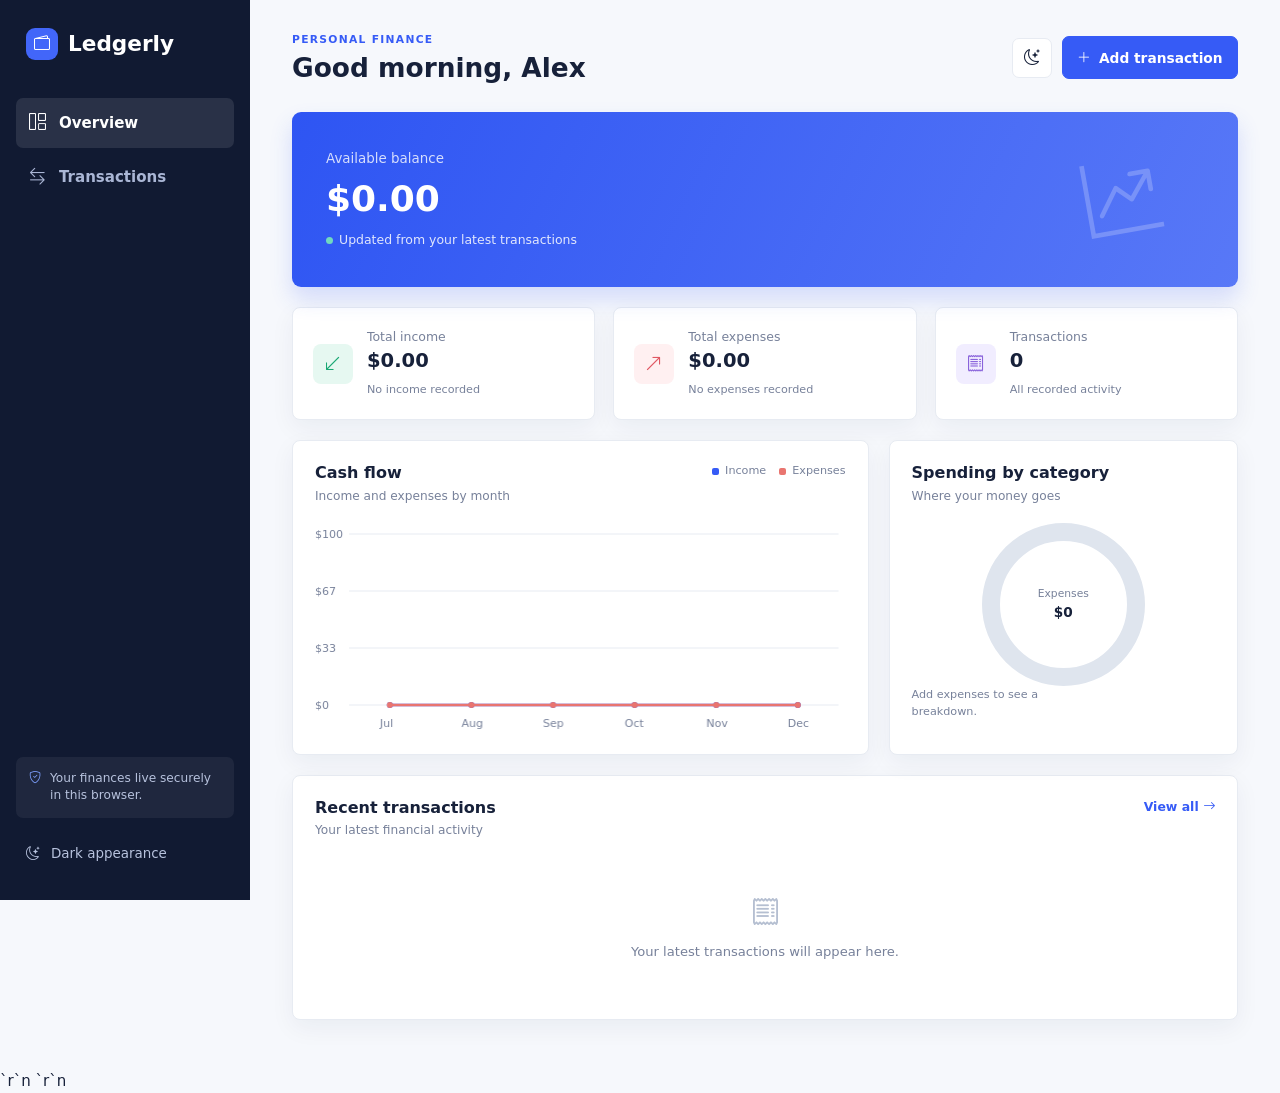
==== index.html @ 80fb32a9 "Initial commit" ====
<!doctype html>
<html lang="en">
  <head>
    <meta charset="utf-8" />
    <meta name="viewport" content="width=device-width, initial-scale=1" />
    <title>Ledgerly | Dashboard</title>
    <link
      href="https://cdn.jsdelivr.net/npm/bootstrap@5.3.3/dist/css/bootstrap.min.css"
      rel="stylesheet"
    />
    <link
      rel="stylesheet"
      href="https://cdn.jsdelivr.net/npm/bootstrap-icons@1.11.3/font/bootstrap-icons.min.css"
    />
    <link rel="stylesheet" href="css/style.css" />
  </head>
  <body data-page="dashboard">
    <div class="app-shell">
      
      <!-- Primary navigation sidebar -->
      <aside class="sidebar" id="sidebar">
        <a class="brand" href="index.html"
          ><span class="brand-mark"><i class="bi bi-wallet2"></i></span
          ><span>Ledgerly</span></a
        >
        <nav class="side-nav">
          <a class="active" href="index.html"
            ><i class="bi bi-grid-1x2"></i>Overview</a
          ><a href="transactions.html"
            ><i class="bi bi-arrow-left-right"></i>Transactions</a
          >
        </nav>
        <div class="sidebar-bottom">
          <div class="sidebar-tip">
            <i class="bi bi-shield-check"></i
            ><span>Your finances live securely in this browser.</span>
          </div>
          <button class="theme-toggle" data-theme-toggle>
            <i class="bi bi-moon-stars"></i><span>Dark appearance</span>
          </button>
        </div>
      </aside>
      <main class="main-content">
        <!-- Page heading and global actions -->
        <header class="topbar">
          <button
            class="icon-btn d-lg-none"
            id="menuButton"
            aria-label="Open menu"
          >
            <i class="bi bi-list"></i>
          </button>
          <div>
            <p class="eyebrow mb-1">PERSONAL FINANCE</p>
            <h1>Good morning, Alex</h1>
          </div>
          <div class="top-actions">
            <button
              class="icon-btn"
              data-theme-toggle
              aria-label="Toggle theme"
            >
              <i class="bi bi-moon-stars"></i></button
            ><button
              class="btn btn-primary add-trigger"
              data-bs-toggle="modal"
              data-bs-target="#transactionModal"
            >
              <i class="bi bi-plus-lg"></i><span>Add transaction</span>
            </button>
          </div>
        </header>
        <!-- Current account balance -->
        <section class="balance-panel">
          <div>
            <p class="panel-label">Available balance</p>
            <h2 id="balanceAmount">$0.00</h2>
            <p class="balance-status">
              <span class="status-dot"></span>Updated from your latest
              transactions
            </p>
          </div>
          <div class="balance-art"><i class="bi bi-graph-up-arrow"></i></div>
        </section>
        <!-- At-a-glance financial statistics -->
        <section class="stats-grid">
          <article class="stat-card">
            <div class="stat-icon income">
              <i class="bi bi-arrow-down-left"></i>
            </div>
            <div>
              <p>Total income</p>
              <h3 id="incomeAmount">$0.00</h3>
              <small id="incomeMeta">No income recorded</small>
            </div>
          </article>
          <article class="stat-card">
            <div class="stat-icon expense">
              <i class="bi bi-arrow-up-right"></i>
            </div>
            <div>
              <p>Total expenses</p>
              <h3 id="expenseAmount">$0.00</h3>
              <small id="expenseMeta">No expenses recorded</small>
            </div>
          </article>
          <article class="stat-card">
            <div class="stat-icon transactions">
              <i class="bi bi-receipt"></i>
            </div>
            <div>
              <p>Transactions</p>
              <h3 id="transactionCount">0</h3>
              <small>All recorded activity</small>
            </div>
          </article>
        </section>
        <!-- Cash-flow and spending visualizations -->
        <section class="content-grid">
          <article class="surface chart-surface wide">
            <div class="surface-header">
              <div>
                <h2>Cash flow</h2>
                <p>Income and expenses by month</p>
              </div>
              <span class="legend"
                ><b class="income-key"></b>Income
                <b class="expense-key"></b>Expenses</span
              >
            </div>
            <canvas
              id="trendChart"
              aria-label="Monthly cash flow chart"
            ></canvas>
          </article>
          <article class="surface chart-surface">
            <div class="surface-header">
              <div>
                <h2>Spending by category</h2>
                <p>Where your money goes</p>
              </div>
            </div>
            <div class="donut-wrap">
              <canvas id="categoryChart"></canvas>
              <div class="donut-total">
                <small>Expenses</small><strong id="donutTotal">$0</strong>
              </div>
            </div>
            <div id="categoryLegend" class="category-legend"></div>
          </article>
        </section>
        <!-- Latest activity feed -->
        <section class="surface recent-surface">
          <div class="surface-header">
            <div>
              <h2>Recent transactions</h2>
              <p>Your latest financial activity</p>
            </div>
            <a href="transactions.html" class="text-link"
              >View all <i class="bi bi-arrow-right"></i
            ></a>
          </div>
          <div id="recentTransactions" class="transaction-list"></div>
        </section>
      </main>
    </div>
    <!-- Add or edit transaction dialog -->`r`n
    <div class="modal fade" id="transactionModal" tabindex="-1">
      <div class="modal-dialog modal-dialog-centered">
        <div class="modal-content">
          <form id="transactionForm" novalidate>
            <div class="modal-header">
              <div>
                <p class="eyebrow mb-1">NEW ENTRY</p>
                <h2 class="modal-title fs-5" id="transactionModalTitle">
                  Add transaction
                </h2>
              </div>
              <button
                type="button"
                class="btn-close"
                data-bs-dismiss="modal"
              ></button>
            </div>
            <div class="modal-body">
              <input type="hidden" id="transactionId" />
              <div class="row g-3">
                <div class="col-12">
                  <label class="form-label" for="title">Title</label
                  ><input
                    class="form-control"
                    id="title"
                    required
                    placeholder="e.g. Monthly salary"
                  />
                  <div class="invalid-feedback">A title is required.</div>
                </div>
                <div class="col-md-6">
                  <label class="form-label" for="amount">Amount</label>
                  <div class="input-group">
                    <span class="input-group-text">$</span
                    ><input
                      class="form-control"
                      id="amount"
                      type="number"
                      min="0.01"
                      step="0.01"
                      required
                      placeholder="0.00"
                    />
                    <div class="invalid-feedback">
                      Enter an amount greater than zero.
                    </div>
                  </div>
                </div>
                <div class="col-md-6">
                  <label class="form-label" for="type">Type</label
                  ><select class="form-select" id="type">
                    <option value="expense">Expense</option>
                    <option value="income">Income</option>
                  </select>
                </div>
                <div class="col-md-6">
                  <label class="form-label" for="category">Category</label
                  ><select class="form-select" id="category" required></select>
                </div>
                <div class="col-md-6">
                  <label class="form-label" for="date">Date</label
                  ><input class="form-control" id="date" type="date" required />
                </div>
                <div class="col-12">
                  <label class="form-label" for="description"
                    >Notes <span class="muted">optional</span></label
                  ><textarea
                    class="form-control"
                    id="description"
                    rows="2"
                    placeholder="Add a note"
                  ></textarea>
                </div>
              </div>
            </div>
            <div class="modal-footer">
              <button
                type="button"
                class="btn btn-light"
                data-bs-dismiss="modal"
              >
                Cancel</button
              ><button type="submit" class="btn btn-primary">
                Save transaction
              </button>
            </div>
          </form>
        </div>
      </div>
    </div>
    <!-- Transient application feedback -->`r`n
    <div id="toast" class="app-toast" role="status"></div>
    <script src="https://cdn.jsdelivr.net/npm/bootstrap@5.3.3/dist/js/bootstrap.bundle.min.js"></script>
    <script src="js/charts.js"></script>
    <script src="js/app.js"></script>
  </body>
</html>
---- css/style.css ----
/* Theme tokens */
:root {
  --ink: #17213a;
  --muted: #77819a;
  --line: #e7ebf2;
  --canvas: #f6f8fc;
  --surface: #fff;
  --primary: #365bf6;
  --primary-dark: #2647d4;
  --green: #18a873;
  --red: #e05762;
  --nav: #111a32;
  --shadow: 0 8px 24px rgba(25, 39, 74, 0.055);
}
* {
  box-sizing: border-box;
}
body {
  margin: 0;
  background: var(--canvas);
  color: var(--ink);
  font-family:
    Inter,
    ui-sans-serif,
    system-ui,
    -apple-system,
    BlinkMacSystemFont,
    "Segoe UI",
    sans-serif;
  font-size: 0.94rem;
}
.app-shell {
  min-height: 100vh;
}
/* Sidebar navigation */
.sidebar {
  background: var(--nav);
  color: #d4dcf3;
  position: fixed;
  inset: 0 auto 0 0;
  width: 250px;
  padding: 28px 16px;
  display: flex;
  flex-direction: column;
  z-index: 20;
}
.brand {
  color: #fff;
  text-decoration: none;
  font-size: 1.35rem;
  font-weight: 750;
  display: flex;
  align-items: center;
  gap: 10px;
  padding: 0 10px 38px;
}
.brand-mark {
  display: grid;
  place-items: center;
  background: #4266f9;
  width: 32px;
  height: 32px;
  border-radius: 9px;
  font-size: 1rem;
}
.side-nav {
  display: grid;
  gap: 5px;
}
.side-nav a {
  color: #aab6d5;
  text-decoration: none;
  padding: 12px 13px;
  border-radius: 7px;
  display: flex;
  gap: 13px;
  align-items: center;
  font-weight: 600;
}
.side-nav a:hover,
.side-nav a.active {
  color: #fff;
  background: rgba(255, 255, 255, 0.1);
}
.side-nav i {
  font-size: 1.05rem;
  width: 17px;
}
.sidebar-bottom {
  margin-top: auto;
}
.sidebar-tip {
  font-size: 0.76rem;
  line-height: 1.45;
  background: rgba(255, 255, 255, 0.06);
  padding: 13px;
  border-radius: 7px;
  display: flex;
  gap: 9px;
  color: #b7c2dd;
}
.sidebar-tip i {
  color: #7ea0ff;
}
.theme-toggle {
  border: 0;
  background: transparent;
  color: #b7c2dd;
  width: 100%;
  text-align: left;
  margin-top: 18px;
  padding: 8px 10px;
  display: flex;
  gap: 12px;
  align-items: center;
  font-size: 0.84rem;
}
.main-content {
  margin-left: 250px;
  max-width: 1600px;
  padding: 32px 42px 50px;
}
/* Header and global actions */
.topbar {
  display: flex;
  justify-content: space-between;
  align-items: center;
  margin-bottom: 28px;
}
.topbar h1 {
  font-size: 1.65rem;
  font-weight: 760;
  margin: 0;
  letter-spacing: 0;
}
.eyebrow {
  font-size: 0.67rem;
  letter-spacing: 0.12em;
  color: var(--primary);
  font-weight: 800;
}
.top-actions {
  display: flex;
  align-items: center;
  gap: 10px;
}
.icon-btn {
  border: 1px solid var(--line);
  color: var(--ink);
  background: var(--surface);
  width: 40px;
  height: 40px;
  border-radius: 7px;
  font-size: 1rem;
}
.btn {
  border-radius: 7px;
  font-weight: 650;
  font-size: 0.86rem;
  padding: 0.63rem 0.9rem;
}
.btn-primary {
  background: var(--primary);
  border-color: var(--primary);
}
.btn-primary:hover {
  background: var(--primary-dark);
  border-color: var(--primary-dark);
}
.add-trigger {
  display: flex;
  align-items: center;
  gap: 8px;
}
/* Dashboard summary panels */
.balance-panel {
  border-radius: 9px;
  background: linear-gradient(115deg, #2e55f3, #5878f7);
  color: #fff;
  padding: 30px 34px;
  min-height: 175px;
  display: flex;
  justify-content: space-between;
  align-items: center;
  overflow: hidden;
  position: relative;
  box-shadow: 0 12px 22px rgba(54, 91, 246, 0.18);
}
.panel-label {
  font-size: 0.84rem;
  opacity: 0.8;
  margin: 0 0 8px;
}
.balance-panel h2 {
  font-size: 2.25rem;
  font-weight: 750;
  margin: 0;
}
.balance-status {
  font-size: 0.78rem;
  margin: 11px 0 0;
  opacity: 0.85;
  display: flex;
  align-items: center;
  gap: 6px;
}
.status-dot {
  height: 7px;
  width: 7px;
  border-radius: 50%;
  background: #7df0b6;
}
.balance-art {
  font-size: 4.6rem;
  opacity: 0.22;
  margin-right: 5%;
  transform: rotate(-10deg);
}
.stats-grid {
  display: grid;
  grid-template-columns: repeat(3, 1fr);
  gap: 18px;
  margin: 20px 0;
}
.stat-card,
.surface {
  background: var(--surface);
  border: 1px solid var(--line);
  border-radius: 8px;
  box-shadow: var(--shadow);
}
.stat-card {
  padding: 20px;
  display: flex;
  gap: 14px;
  align-items: center;
}
.stat-card p {
  color: var(--muted);
  font-size: 0.78rem;
  margin: 0 0 3px;
}
.stat-card h3 {
  font-size: 1.22rem;
  margin: 0 0 4px;
  font-weight: 750;
}
.stat-card small {
  font-size: 0.7rem;
  color: var(--muted);
}
.stat-icon {
  width: 40px;
  height: 40px;
  border-radius: 8px;
  display: grid;
  place-items: center;
  font-size: 1.1rem;
}
.stat-icon.income {
  color: var(--green);
  background: #e6f8f1;
}
.stat-icon.expense {
  color: var(--red);
  background: #fff0f1;
}
.stat-icon.transactions {
  color: #8963db;
  background: #f1edff;
}
/* Charts and activity surfaces */
.content-grid {
  display: grid;
  grid-template-columns: 1.65fr 1fr;
  gap: 20px;
}
.surface {
  padding: 22px;
}
.surface-header {
  display: flex;
  justify-content: space-between;
  align-items: flex-start;
  margin-bottom: 17px;
}
.surface-header h2 {
  font-size: 1rem;
  margin: 0 0 4px;
  font-weight: 750;
}
.surface-header p {
  font-size: 0.76rem;
  color: var(--muted);
  margin: 0;
}
.legend {
  font-size: 0.7rem;
  color: var(--muted);
  display: flex;
  align-items: center;
  gap: 6px;
}
.legend b {
  height: 7px;
  width: 7px;
  border-radius: 2px;
  margin-left: 7px;
}
.income-key {
  background: var(--primary);
}
.expense-key {
  background: #e97570;
}
.chart-surface canvas {
  display: block;
  width: 100%;
  height: 210px;
}
.donut-wrap {
  height: 165px;
  position: relative;
  display: grid;
  place-items: center;
}
.donut-wrap canvas {
  height: 165px;
  width: 165px;
}
.donut-total {
  position: absolute;
  text-align: center;
  display: grid;
}
.donut-total small {
  font-size: 0.67rem;
  color: var(--muted);
}
.donut-total strong {
  font-size: 0.85rem;
}
.category-legend {
  display: grid;
  grid-template-columns: 1fr 1fr;
  gap: 8px;
  font-size: 0.7rem;
}
.category-item {
  display: flex;
  align-items: center;
  gap: 6px;
  color: var(--muted);
  min-width: 0;
}
.category-item span:first-child {
  width: 7px;
  height: 7px;
  border-radius: 50%;
  flex: 0 0 auto;
}
.category-item .cat-name {
  overflow: hidden;
  text-overflow: ellipsis;
  white-space: nowrap;
}
.category-item .cat-amount {
  margin-left: auto;
  color: var(--ink);
  font-weight: 600;
}
.recent-surface {
  margin-top: 20px;
}
.text-link {
  font-size: 0.78rem;
  text-decoration: none;
  color: var(--primary);
  font-weight: 700;
}
.transaction-list {
  display: grid;
}
.transaction-row {
  display: flex;
  align-items: center;
  padding: 13px 0;
  border-top: 1px solid var(--line);
  gap: 12px;
}
.transaction-avatar {
  width: 34px;
  height: 34px;
  display: grid;
  place-items: center;
  border-radius: 50%;
  background: #f0f3f9;
  color: #526079;
}
.transaction-info {
  display: grid;
  gap: 2px;
  min-width: 0;
}
.transaction-info strong {
  font-size: 0.84rem;
}
.transaction-info span {
  font-size: 0.71rem;
  color: var(--muted);
}
.transaction-value {
  margin-left: auto;
  text-align: right;
  font-weight: 750;
  font-size: 0.86rem;
}
.transaction-value.income {
  color: var(--green);
}
.transaction-value.expense {
  color: var(--ink);
}
.empty-state {
  text-align: center;
  padding: 35px 15px;
  color: var(--muted);
}
.empty-state i {
  font-size: 1.8rem;
  color: #b5bfd1;
  display: block;
  margin-bottom: 8px;
}
.empty-state p {
  font-size: 0.82rem;
  margin: 0;
}
/* Transactions workspace */
.toolbar {
  display: flex;
  gap: 10px;
  align-items: center;
  flex-wrap: wrap;
  margin-bottom: 18px;
}
.toolbar .form-select {
  width: auto;
  min-width: 145px;
  font-size: 0.8rem;
}
.search-box {
  border: 1px solid var(--line);
  border-radius: 7px;
  padding: 0 11px;
  background: var(--surface);
  display: flex;
  align-items: center;
  gap: 8px;
  flex: 1;
  min-width: 205px;
  color: var(--muted);
}
.search-box input {
  border: 0;
  outline: 0;
  padding: 9px 0;
  width: 100%;
  font-size: 0.82rem;
  background: transparent;
  color: var(--ink);
}
.table {
  margin: 0;
  vertical-align: middle;
}
.table th {
  font-size: 0.68rem;
  letter-spacing: 0.07em;
  text-transform: uppercase;
  color: var(--muted);
  border-bottom-color: var(--line);
  padding: 0.75rem;
}
.table td {
  padding: 0.82rem 0.75rem;
  border-color: var(--line);
  font-size: 0.82rem;
}
.table-title {
  font-weight: 700;
}
.table-note {
  font-size: 0.7rem;
  color: var(--muted);
  margin-top: 2px;
}
.type-badge {
  font-size: 0.66rem;
  font-weight: 700;
  padding: 4px 7px;
  border-radius: 4px;
}
.type-badge.income {
  background: #e4f8f0;
  color: #13885d;
}
.type-badge.expense {
  background: #fff0f1;
  color: #c64351;
}
.actions {
  display: flex;
  gap: 5px;
}
.action-btn {
  width: 29px;
  height: 29px;
  border: 1px solid var(--line);
  border-radius: 5px;
  background: var(--surface);
  color: var(--muted);
}
.action-btn:hover {
  color: var(--primary);
  border-color: var(--primary);
}
.form-control,
.form-select,
.input-group-text {
  border-color: #dce2ed;
  font-size: 0.88rem;
}
.form-control:focus,
.form-select:focus {
  border-color: #91a6fd;
  box-shadow: 0 0 0 0.2rem rgba(54, 91, 246, 0.12);
}
.form-label {
  font-size: 0.78rem;
  font-weight: 700;
}
.muted {
  color: var(--muted);
  font-weight: 400;
}
.modal-content {
  border: 0;
  border-radius: 10px;
}
.modal-header,
.modal-footer {
  border-color: var(--line);
  padding: 18px 22px;
}
.modal-body {
  padding: 18px 22px;
}
.app-toast {
  position: fixed;
  right: 24px;
  bottom: 24px;
  background: #17213a;
  color: #fff;
  padding: 12px 16px;
  border-radius: 7px;
  font-size: 0.8rem;
  box-shadow: var(--shadow);
  transform: translateY(80px);
  opacity: 0;
  transition: 0.25s;
  z-index: 1100;
}
.app-toast.show {
  transform: translateY(0);
  opacity: 1;
}
body.dark {
  --ink: #e8edf9;
  --muted: #9da9c1;
  --line: #2a3650;
  --canvas: #121a2c;
  --surface: #1a2540;
  --nav: #0c1324;
  --shadow: none;
}
.dark .sidebar-tip {
  background: rgba(255, 255, 255, 0.05);
}
.dark .btn-light {
  background: #26324e;
  color: var(--ink);
  border-color: #26324e;
}
.dark .form-control,
.dark .form-select,
.dark .input-group-text,
.dark .search-box,
.dark .action-btn {
  background: #162038;
  color: var(--ink);
  border-color: #34415c;
}
.dark .transaction-avatar {
  background: #26324b;
  color: #b4c0da;
}
.dark .modal-content {
  background: var(--surface);
  color: var(--ink);
}
.dark .btn-close {
  filter: invert(1);
}
/* Responsive adjustments */
@media (max-width: 991px) {
  /* Sidebar navigation */
  .sidebar {
    transform: translateX(-100%);
    transition: transform 0.25s;
  }
  .sidebar.open {
    transform: translateX(0);
  }
  .main-content {
    margin-left: 0;
    padding: 25px;
  }
  /* Charts and activity surfaces */
  .content-grid {
    grid-template-columns: 1fr;
  }
  .sidebar-bottom {
    margin-top: 50px;
  }
}
@media (max-width: 640px) {
  .main-content {
    padding: 20px 15px;
  }
  /* Header and global actions */
  .topbar {
    align-items: flex-start;
  }
  .topbar h1 {
    font-size: 1.35rem;
  }
  .top-actions .icon-btn {
    display: none;
  }
  .add-trigger span {
    display: none;
  }
  /* Dashboard summary panels */
  .balance-panel {
    padding: 25px 22px;
    min-height: 150px;
  }
  .balance-panel h2 {
    font-size: 1.8rem;
  }
  .balance-art {
    font-size: 3.3rem;
  }
  .stats-grid {
    grid-template-columns: 1fr;
    gap: 10px;
  }
  .stat-card {
    padding: 15px;
  }
  .surface {
    padding: 16px;
  }
  .toolbar .form-select {
    flex: 1;
    min-width: 130px;
  }
  .toolbar .btn span {
    display: none;
  }
  .toolbar .btn {
    padding: 0.58rem 0.7rem;
  }
  .table-responsive {
    margin: 0 -16px;
  }
  .table {
    min-width: 610px;
  }
  .category-legend {
    grid-template-columns: 1fr;
  }
  /* Header and global actions */
  .topbar {
    margin-bottom: 20px;
  }
  .recent-surface {
    margin-top: 14px;
  }
}
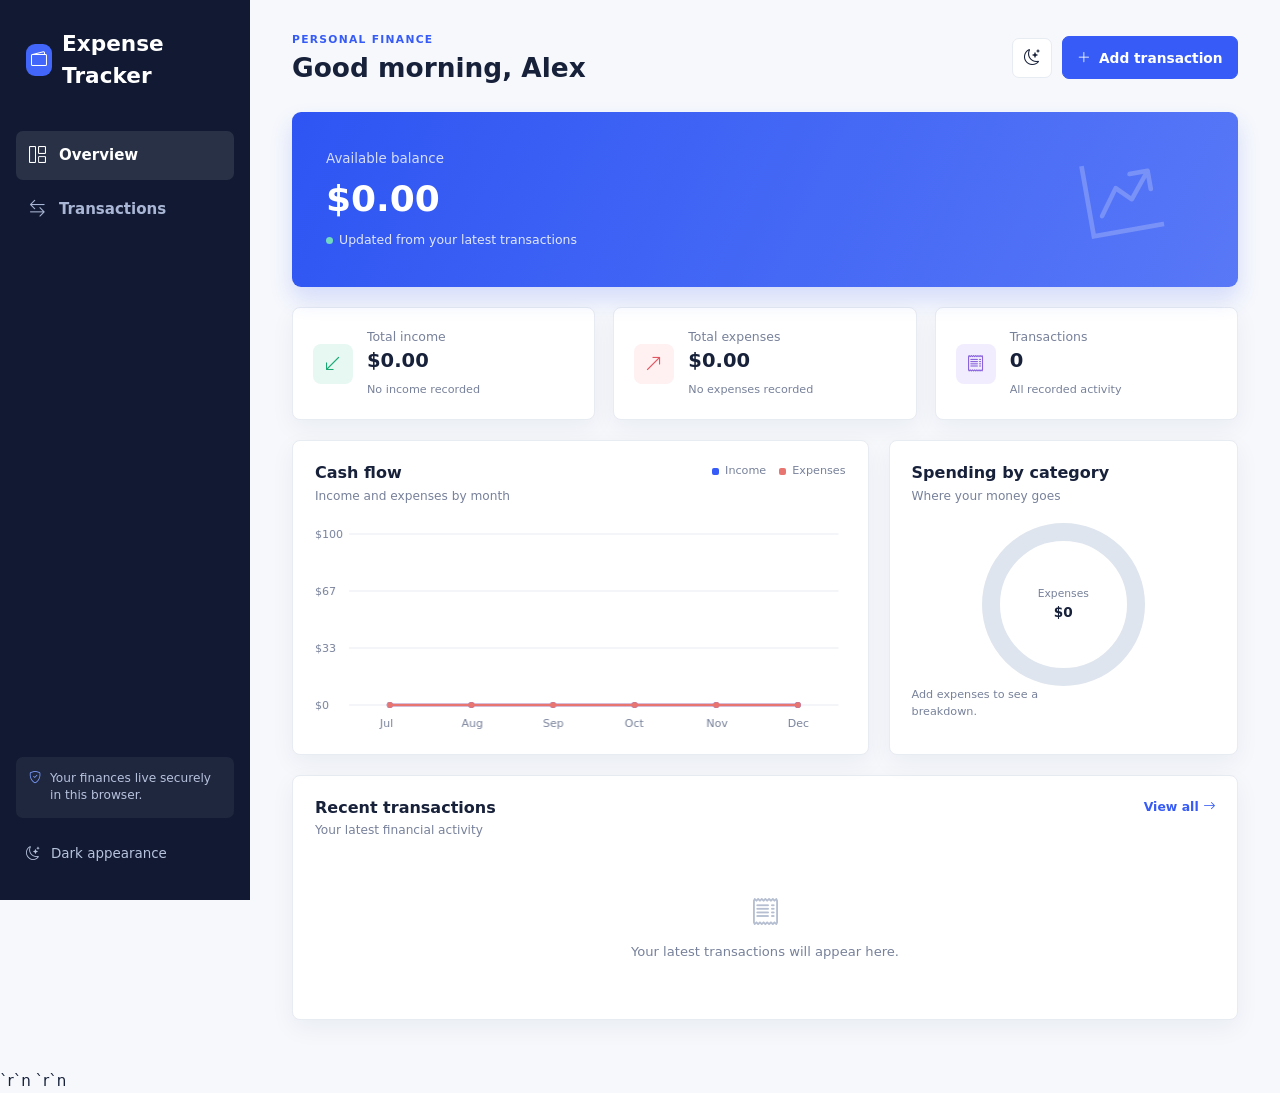
==== commit 306462dc: "Change title and brand name in index.html" ====
--- a/index.html
+++ b/index.html
@@ -3,7 +3,7 @@
   <head>
     <meta charset="utf-8" />
     <meta name="viewport" content="width=device-width, initial-scale=1" />
-    <title>Ledgerly | Dashboard</title>
+    <title>Tracker | Dashboard</title>
     <link
       href="https://cdn.jsdelivr.net/npm/bootstrap@5.3.3/dist/css/bootstrap.min.css"
       rel="stylesheet"
@@ -21,7 +21,7 @@
       <aside class="sidebar" id="sidebar">
         <a class="brand" href="index.html"
           ><span class="brand-mark"><i class="bi bi-wallet2"></i></span
-          ><span>Ledgerly</span></a
+          ><span>Expense Tracker</span></a
         >
         <nav class="side-nav">
           <a class="active" href="index.html"
